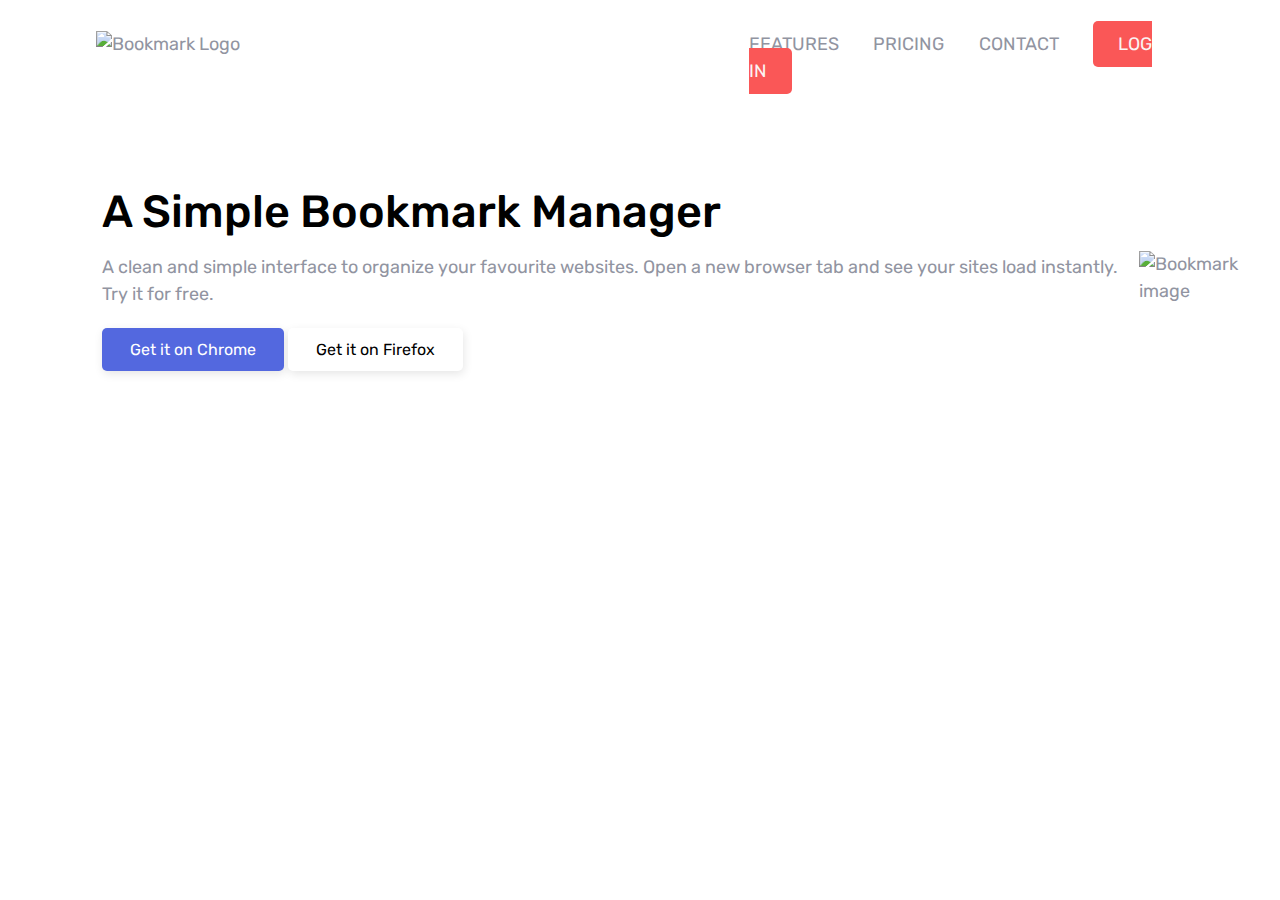
==== 1.html @ 2801dae0 "worked on mobile responsiveness" ====
<!DOCTYPE html>
<html lang="en">
<head>
    <meta charset="UTF-8">
    <meta http-equiv="X-UA-Compatible" content="IE=edge">
    <meta name="viewport" content="width=device-width, initial-scale=1.0">
    <link rel="icon" type="image/png" sizes="32x32" href="https://gagoude.github.io/ChallengeFrontendMentor-BookmarkLandingPage/images/favicon-32x32.png">
    <link href="https://fonts.googleapis.com/css2?family=Rubik:wght@400;500&amp;display=swap" rel="stylesheet">
    <title>Bookmark Landing Page</title>
    <link rel="stylesheet" href="css/1.css">
</head>
<body>
    <main>
        <section id="nav_section">
            <div id="logodiv"><img src="https://gagoude.github.io/ChallengeFrontendMentor-BookmarkLandingPage/images/logo-bookmark.svg" alt="Bookmark Logo"></div>
            <div id="headerlinksdiv">
                <a href="javascript:void(0);">FEATURES</a>
                <a href="javascript:void(0);">PRICING</a>
                <a href="javascript:void(0);">CONTACT</a>
                <a href="javascript:void(0);">LOG IN</a>
            </div>
        </section>

        <section id="hero_section">
            <div id="left_hero_section">
                <h1>A Simple Bookmark Manager</h1>
                <p>A clean and simple interface to organize your favourite websites. Open a new browser tab and see your sites load instantly. Try it for free.</p>
                <div id="HeroButtonsDiv">
                    <button class="btn">Get it on Chrome</button>
                    <button class="btn">Get it on Firefox</button>
                </div>
            </div>
            <div id="Right_hero_section">
                <div id="prominent_image">
                    <img src="https://gagoude.github.io/ChallengeFrontendMentor-BookmarkLandingPage/images/illustration-hero.svg" alt="Bookmark image">
                </div>
            </div>
        </section>
    </main>
    
</body>
</html>
---- css/1.css ----
*{
    padding: 0px;
    margin: 0px;
}

body{
    margin: 0;
    padding: 0;
    font-family: 'Rubik', sans-serif;
    font-size: 1.125rem;
    font-weight: 400;
    color: #9194a1;
    line-height: 1.5;
}
a{
    text-decoration: none;
    color: inherit;
}

#nav_section{
    display: flex;
    justify-content: space-between;
    width: 85%;
    margin: auto;
    padding-top: 2.4%;
}

#headerlinksdiv{
    width: 40%;
}

#headerlinksdiv>a{
     margin-right: 7%;
}

#headerlinksdiv > a:nth-child(4){
    margin-right: 0%;
    margin-right: 0%;
    color: #fbf3f3;
    background-color: #fa5757;
    padding: 12px 25px;
    border-radius: 5px;
}

#left_hero_section h1{
    font-size: 45px;
    font-weight: 500;
    line-height: 1.2;
    color: #000;
    margin-bottom: 15px;
}
#left_hero_section p{
    color: #9194a1;
    margin-top: 0;
    margin-bottom: 20px;
}
#hero_section{
    display: flex;
    margin-top: 100px;
    align-items: center;
}
#left_hero_section{
    margin-left: 8%;
}
.btn{
    font-family: 'Rubik', sans-serif;
    font-size: 1rem;
    padding: 12px 28px;
    cursor: pointer;
    border: none;
    border-radius: 5px;
    display: inline-block;
}


#HeroButtonsDiv > button:nth-child(1){
    background: #5368df;
    color: white;
    -webkit-box-shadow: 1px 3px 10px rgb(0 0 0 / 10%);
    box-shadow: 1px 3px 10px rgb(0 0 0 / 10%);
}
#HeroButtonsDiv > button:nth-child(2){
    background: #FFF;
    color: #000;
    -webkit-box-shadow: 1px 3px 10px rgb(0 0 0 / 10%);
    box-shadow: 1px 3px 10px rgb(0 0 0 / 10%);
}
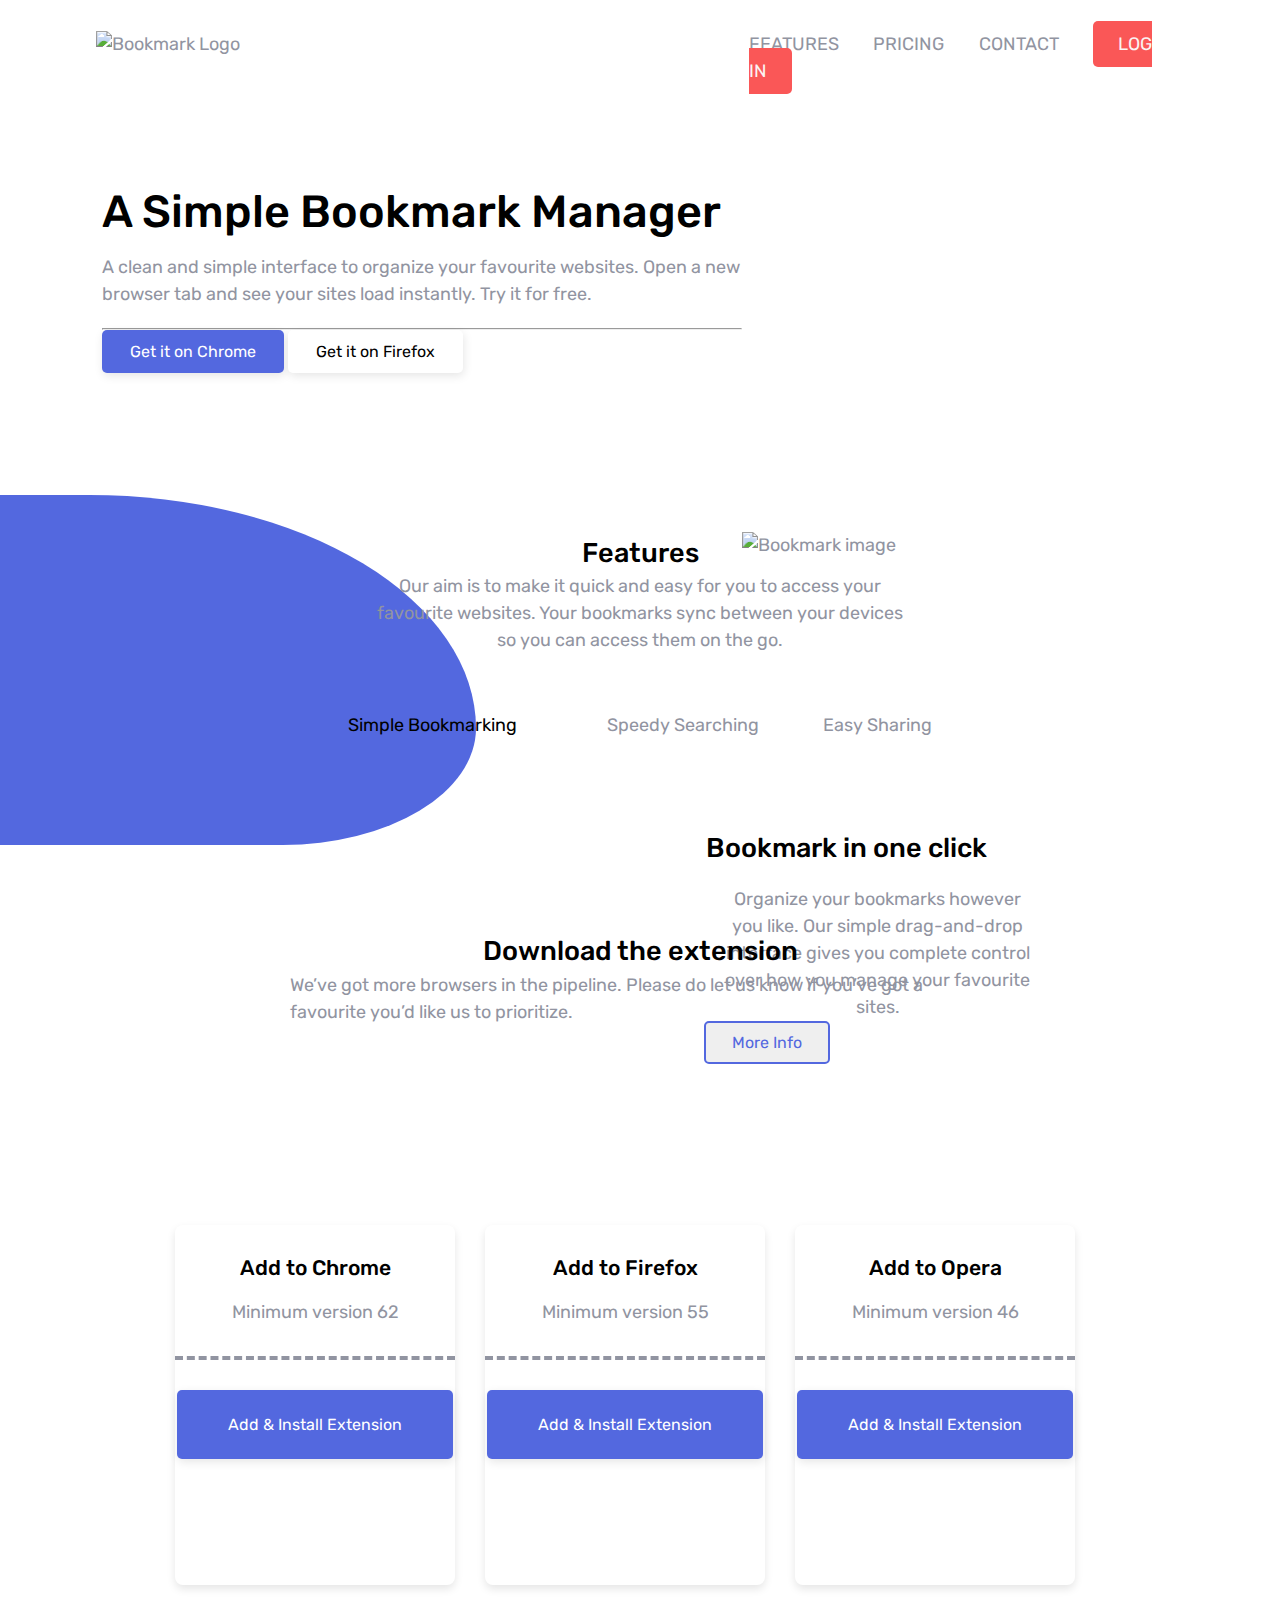
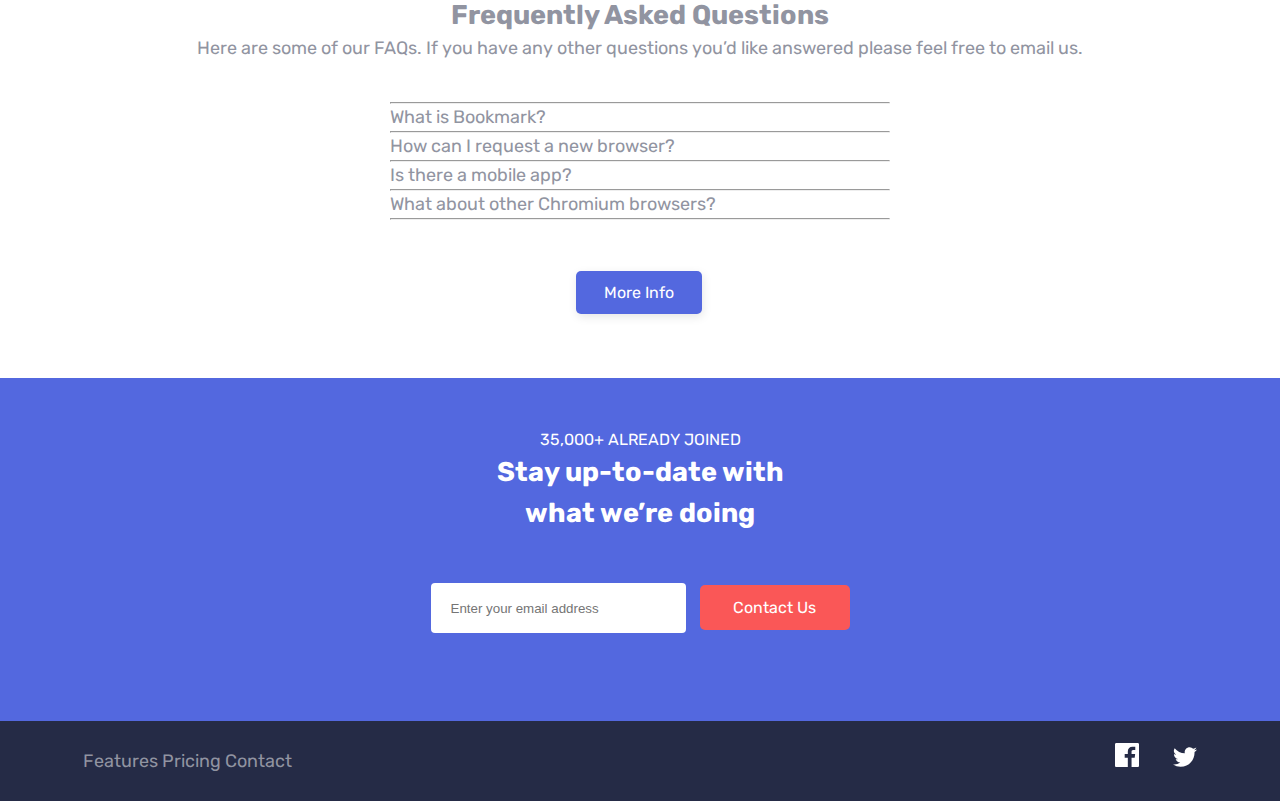
==== commit 943ae382: "landing page assignment" ====
--- a/1.html
+++ b/1.html
@@ -25,6 +25,7 @@
             <div id="left_hero_section">
                 <h1>A Simple Bookmark Manager</h1>
                 <p>A clean and simple interface to organize your favourite websites. Open a new browser tab and see your sites load instantly. Try it for free.</p>
+                <hr>
                 <div id="HeroButtonsDiv">
                     <button class="btn">Get it on Chrome</button>
                     <button class="btn">Get it on Firefox</button>
@@ -34,8 +35,126 @@
                 <div id="prominent_image">
                     <img src="https://gagoude.github.io/ChallengeFrontendMentor-BookmarkLandingPage/images/illustration-hero.svg" alt="Bookmark image">
                 </div>
+                <div id="z_index_image">
+                    <img src="https://gagoude.github.io/ChallengeFrontendMentor-BookmarkLandingPage/images/RightDesign.png" alt=>
+                </div>
             </div>
         </section>
+        <section id="features_container">
+            <div id="Features_text"></div>
+            <h2>Features</h2>
+            <p>Our aim is to make it quick and easy for you to access your favourite websites. Your bookmarks sync between your devices so you can access them on the go.</p>
+            <div id="features_nav">
+                <div>Simple Bookmarking</div>
+                <div>Speedy Searching</div>
+                <div>Easy Sharing</div>
+            </div>
+
+            <div id="item1" class="features_content">
+                <div class="features_content_image">
+                  <img src="https://gagoude.github.io/ChallengeFrontendMentor-BookmarkLandingPage/images/illustration-features-tab-1.svg" alt="">
+                  <div class="blue_design"></div>
+                </div>
+                <div id="feature1" class="features_content_text">
+                  <h2>Bookmark in one click</h2>
+                  <p>Organize your bookmarks however you like. Our simple drag-and-drop interface
+                    gives you complete control over how you manage your favourite sites.</p>
+                  <button class="btn btnBlue">More Info</button>
+                </div>
+              </div>
+
+        </section>
+        <section id="section_container">
+            <div id="extension_header">
+                <h2>Download the extension</h2>
+                <p>We’ve got more browsers in the pipeline. Please do let us know if you’ve got a favourite you’d like us to prioritize.</p>
+            </div>
+            <div class="extension_cards">
+                <div id="extensions_cards_item">
+                    <img src="https://gagoude.github.io/ChallengeFrontendMentor-BookmarkLandingPage/images/logo-chrome.svg" alt="">
+                    <h3>Add to Chrome</h3>
+                    <p>Minimum version 62</p>
+                    <div class="line"></div>
+                    <button class="btn btnBlue">Add &amp; Install Extension</button>
+                </div>
+                <div id="extensions_cards_item" class="two">
+                    <img src="https://gagoude.github.io/ChallengeFrontendMentor-BookmarkLandingPage/images/logo-firefox.svg" alt=>
+                    <h3>Add to Firefox</h3>
+                    <p>Minimum version 55</p>
+                    <div class="line"></div>
+                    <button class="btn btnBlue">Add &amp; Install Extension</button>
+                </div>
+                <div id="extensions_cards_item" class="three">
+                    <img src="https://gagoude.github.io/ChallengeFrontendMentor-BookmarkLandingPage/images/logo-opera.svg" alt=>
+                    <h3>Add to Opera</h3>
+                    <p>Minimum version 46</p>
+                    <div class="line"></div>
+                    <button class="btn btnBlue">Add &amp; Install Extension</button>
+                </div>
+            </div>
+        </section>
+        <section class="question">
+            <div class="questions_container">
+                <div class="questions_title">
+                  <h2>Frequently Asked Questions</h2>
+                  <p>Here are some of our FAQs. If you have any other questions you’d like
+                    answered please feel free to email us.</p>
+                </div>
+                <div class="questions_lists">
+                  <hr class="questions_line">
+                  <div class="questions_lists_QA">
+                    <p class="question">What is Bookmark?</p>
+                  </div>
+                  <hr class="questions_line">
+                  <div class="questions_lists_QA">
+                    <p class="question">How can I request a new browser?</p>
+                  </div>
+                  <hr class="questions_line">
+                  <div class="questions_lists_QA">
+                    <p class="question">Is there a mobile app?</p>
+                  </div>
+                  <hr class="questions_line">
+                  <div class="questions_lists_QA">
+                    <p class="question">What about other Chromium browsers?</p>
+                  </div>
+                  <hr class="questions_line">
+                </div>
+                <button class="btn btnBlue">More Info</button>
+              </div>
+        </section>
+        <section class="contact">
+            <div class="contact_container">
+                <div class="contact_text">
+                    <p>35,000+ ALREADY JOINED</p>
+                    <h2>Stay up-to-date with what we’re doing</h2>
+                </div>
+
+            </div>
+            <div class="contact_email">
+                <input type="email" id="email" name="email" placeholder="Enter your email address" required="">
+                <button class="btn">Contact Us</button>
+              </div>
+              <footer class="footer">
+                <div class="footer_content">
+                  <div class="footer_label">
+                    <div class="logo"></div>
+                    <a href="#">Features</a>
+                    <a href="#">Pricing</a>
+                    <a href="#">Contact</a>
+                  </div>
+                  <div class="footer_social">
+                    <svg xmlns="http://www.w3.org/2000/svg" width="24" height="24">
+                      <path fill="#FFF" fill-rule="evenodd" d="M22.675 0H1.325C.593 0 0 .593 0 1.325v21.351C0 23.407.593 24 1.325 24H12.82v-9.294H9.692v-3.622h3.128V8.413c0-3.1 1.893-4.788 4.659-4.788 1.325 0 2.463.099 2.795.143v3.24l-1.918.001c-1.504 0-1.795.715-1.795 1.763v2.313h3.587l-.467 3.622h-3.12V24h6.116c.73 0 1.323-.593 1.323-1.325V1.325C24 .593 23.407 0 22.675 0z"></path>
+                    </svg>
+                    <svg xmlns="http://www.w3.org/2000/svg" width="24" height="20">
+                      <path fill="#FFF" fill-rule="evenodd" d="M24 2.557a9.83 9.83 0 0 1-2.828.775A4.932 4.932 0 0 0 23.337.608a9.864 9.864 0 0 1-3.127 1.195A4.916 4.916 0 0 0 16.616.248c-3.179 0-5.515 2.966-4.797 6.045A13.978 13.978 0 0 1 1.671 1.149a4.93 4.93 0 0 0 1.523 6.574 4.903 4.903 0 0 1-2.229-.616c-.054 2.281 1.581 4.415 3.949 4.89a4.935 4.935 0 0 1-2.224.084 4.928 4.928 0 0 0 4.6 3.419A9.9 9.9 0 0 1 0 17.54a13.94 13.94 0 0 0 7.548 2.212c9.142 0 14.307-7.721 13.995-14.646A10.025 10.025 0 0 0 24 2.557z"></path>
+                    </svg>
+                  </div>
+                </div>
+            
+              </footer>      
+
+
     </main>
     
 </body>
--- a/css/1.css
+++ b/css/1.css
@@ -61,7 +61,13 @@
 }
 #left_hero_section{
     margin-left: 8%;
-}
+    width: 50%;
+    height: 600px;
+    /* margin-top: 100px; */
+    padding-bottom: 20px;
+    margin-bottom: 10%;
+}
+
 .btn{
     font-family: 'Rubik', sans-serif;
     font-size: 1rem;
@@ -85,4 +91,294 @@
     -webkit-box-shadow: 1px 3px 10px rgb(0 0 0 / 10%);
     box-shadow: 1px 3px 10px rgb(0 0 0 / 10%);
 }
-
+#z_index_image{
+    position: relative;
+    bottom: 380px;
+    left: 70px;
+    z-index: -1;
+    max-width: 100%;
+}
+#features_container{
+    margin-top: -400px;
+    text-align: center;
+    box-sizing: inherit;
+}
+#features_text>p{
+    width: 530px;
+    margin-bottom: 0;
+    padding-left: 30%;
+    padding-right: 30%;
+    padding-top: 2%;
+    font-weight: bold;
+}
+#features_container > p{
+    font-family: 'Rubik', sans-serif;
+    font-size: 1.125rem;
+    font-weight: 400;
+    color: #9194a1;
+    line-height: 1.5;
+    box-sizing: inherit;
+    width: 530px;
+    text-align: center;
+    /* margin-bottom: 0; */
+    margin: auto;
+}
+#features_container > h2{
+    color: #000;
+    font-weight: 500;
+}
+#features_nav{
+    padding-top: 4.5%;
+    display: flex;
+    justify-content: center;
+}
+#features_nav > div:nth-child(1){
+    margin-right: 7%;
+    margin-left: 7%;
+    color: #000;
+}
+#features_nav > div:nth-child(2){
+    margin-right: 5%;
+}
+#features_nav > div:nth-child(3){
+    margin-right: 7%;
+}
+#features_content{
+    display: flex;
+}
+#item1 > div.features_content_image > img{
+    margin-top: 4%;
+    position: relative;
+    left: 13%;
+}
+#item1{
+    display: flex;
+}
+#item1 > div.features_content_image > div{
+    height: 350px;
+    width: 580px;
+    background-color: #5368df;
+    border-bottom-right-radius: 35%;
+    border-top-right-radius: 70%;
+    top: -275px;
+    position: relative;
+    z-index: -4;
+    right: 18%;
+}
+#feature1{
+    padding-right: 100px;
+    padding-left: 60px;
+    margin-top: 50px;
+    margin-left: 5%;
+    margin-right: 10%;
+    margin-top: 7%;
+}
+#feature1 > h2{
+    color: #000;
+    font-weight: 500;
+    position: relative;
+    left: -9%;
+    padding-bottom: 5%;
+}   
+#feature1 > p{
+    position: relative;
+    left: 5%;
+    display: flex;
+    align-items: flex-start;
+    font-family: 'Rubik', sans-serif;
+    font-size: 1.125rem;
+    font-weight: 400;
+    color: #9194a1;
+    line-height: 1.5;
+    box-sizing: inherit;
+    width: 90%;
+}
+#feature1 > button{
+    color: #5368df;
+    border: 2px solid #5368df;
+    padding: 10px 26px;
+    display: flex;
+    align-items: flex-start;
+}
+#section_container{
+    place-items: center;
+    display: grid;
+}
+#extension_header > h2{
+    color: #000;
+    font-weight: 500;
+}
+#extension_header > h2{
+    display: flex;
+    justify-content: center;   
+}
+#extension_header > p{
+    display: flex;
+    margin-right: 12%;
+    margin-left: 12%;
+}
+#extension_header{
+    position: relative;
+    top: -200%;
+}
+#section_container > div.extension_cards{
+    display: -webkit-box;
+    display: -ms-flexbox;
+    display: flex;
+    -webkit-box-align: center;
+    -ms-flex-align: center;
+    align-items: center;
+    -webkit-box-pack: center;
+    -ms-flex-pack: center;
+    justify-content: center;
+    -ms-flex-wrap: wrap;
+    flex-wrap: wrap;
+    padding: 10px;
+}
+#extensions_cards_item {
+    width: 280px;
+    height: 360px;
+    background: #FFF;
+    -webkit-box-shadow: 0px 4px 8px 0 rgba(0, 0, 0, 0.1);
+            box-shadow: 0px 4px 8px 0 rgba(0, 0, 0, 0.1);
+    margin-right: 30px;
+    text-align: center;
+    border-radius: 8px;
+  }
+  #extensions_cards_item .line{
+    width: 100%;
+    border-top: 4px dashed #9194a1;
+    margin-top: 30px;
+    margin-bottom: 30px;
+  }
+  #extensions_cards_item > h3{
+    color: #000;
+    font-weight: 500;
+  }
+  #extensions_cards_item > p{
+    margin-top: 16px;
+    margin-bottom: 16px;
+  }
+  #extensions_cards_item > button{
+    box-sizing: inherit;
+    font-family: 'Rubik', sans-serif;
+    font-size: 1rem;
+    padding: 12px 28px;
+    cursor: pointer;
+    border: none;
+    border-radius: 5px;
+    display: inline-block;
+    background: #5368df;
+    color: white;
+    box-shadow: 1px 3px 10px rgba(0, 0, 0, 0.1);
+    width: 220px;
+    height: 45px;
+  }
+  #extensions_cards_item .two{
+      padding-top: 6%;
+  }
+  #extensions_cards_item .three{
+      padding-top: 10%;
+  }
+  body > main > section.question > div > div.questions_title{
+    display: grid;
+    place-items: center;
+    margin-bottom: 40px;
+  }
+  body > main > section.question > div > div.questions_lists{
+    margin: 0 auto;
+    width: 500px;
+  }
+body > main > section.question > div > button{
+    background: #5368df;
+    color: white;
+    -webkit-box-shadow: 1px 3px 10px rgb(0 0 0 / 10%);
+    box-shadow: 1px 3px 10px rgb(0 0 0 / 10%);
+    display:block;
+    margin-top: 4%;
+    margin-left: 45%;
+    margin-bottom: 5%;
+}
+.contact{
+    width: 100%;
+    height: 350px;
+    position: relative;
+    background: #5368df;
+}
+.contact_container{
+    padding-top: 50px;
+    display: -ms-grid;
+    display: grid;
+    place-items: center;
+    text-align: center;
+}
+
+.contact_text{
+    width: 350px;
+}
+
+body > main > section.contact > div.contact_container > div > p{  
+      color: #FFF;
+    text-transform: uppercase;
+    font-size: 1rem;
+}
+body > main > section.contact > div.contact_container > div > h2{
+    color: #FFF;
+}
+
+#email{
+    width: 215px;
+    height: 30px;
+    border: none;
+    border-radius: 4px;
+    margin-right: 10px;
+    padding: 10px 20px;
+}
+body > main > section.contact > div.contact_email > button{
+    background: #fa5757;
+    color: #FFF;
+    font-size: 1rem;
+    -webkit-transition: 0.5s ease;
+    transition: 0.5s ease;
+    width: 150px;
+    height: 45px;
+}
+body > main > section.contact > div.contact_email{
+    padding-top: 50px;
+    place-items: center;
+    text-align: center;
+}
+.footer {
+    width: 100%;
+    height: 80px;
+    background: #252b46;
+    position: relative;
+    top: 25%;
+}
+.footer_content {
+    display: -webkit-box;
+    display: -ms-flexbox;
+    display: flex;
+    -webkit-box-pack: justify;
+    -ms-flex-pack: justify;
+    justify-content: space-between;
+    -webkit-box-align: center;
+    -ms-flex-align: center;
+    align-items: center;
+    margin: 0 auto;
+    width: 87%;
+    line-height: 80px;
+}
+.footer_label{
+    font-family: 'Rubik', sans-serif;
+    font-size: 1.125rem;
+    font-weight: 400;
+    color: #9194a1;
+}
+.footer_social svg {
+    margin-right: 30px;
+    cursor: pointer;
+}
+.footer_social svg:nth-child(2) {
+    margin-right: 0;
+}
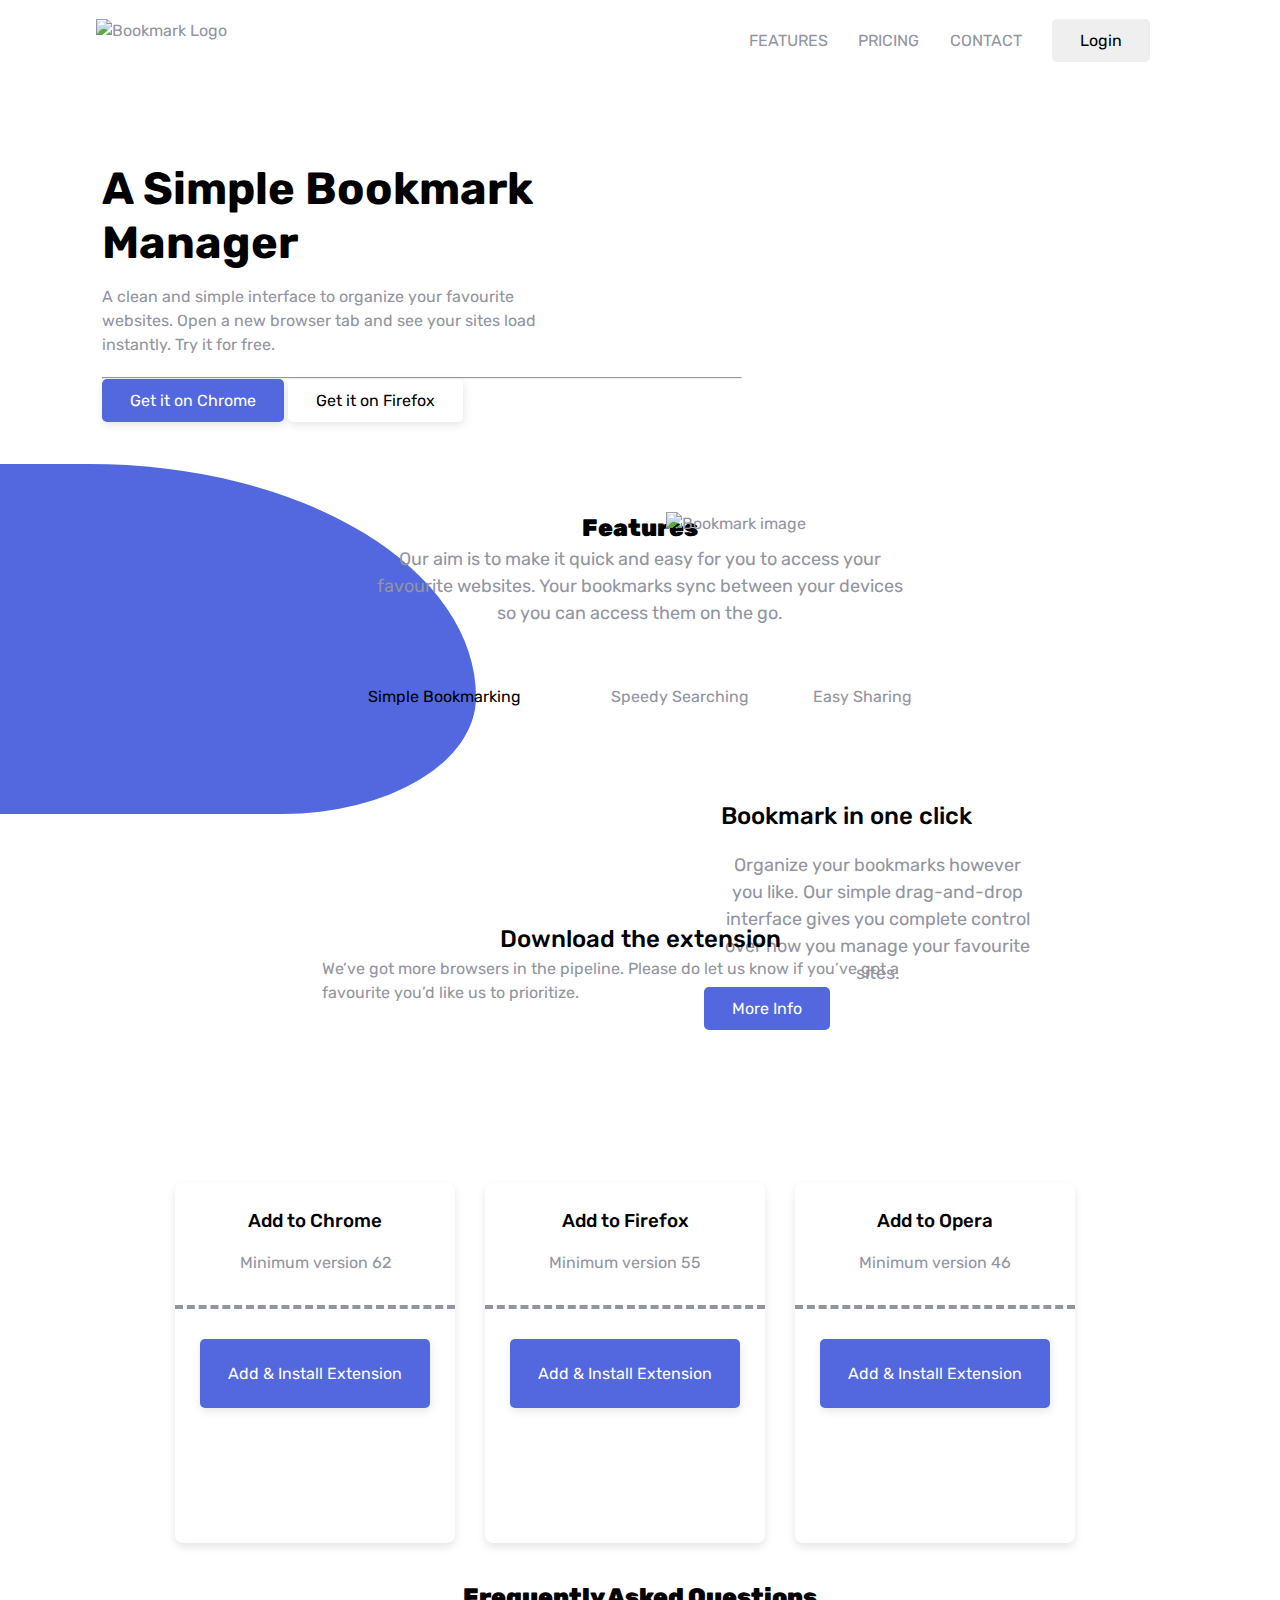
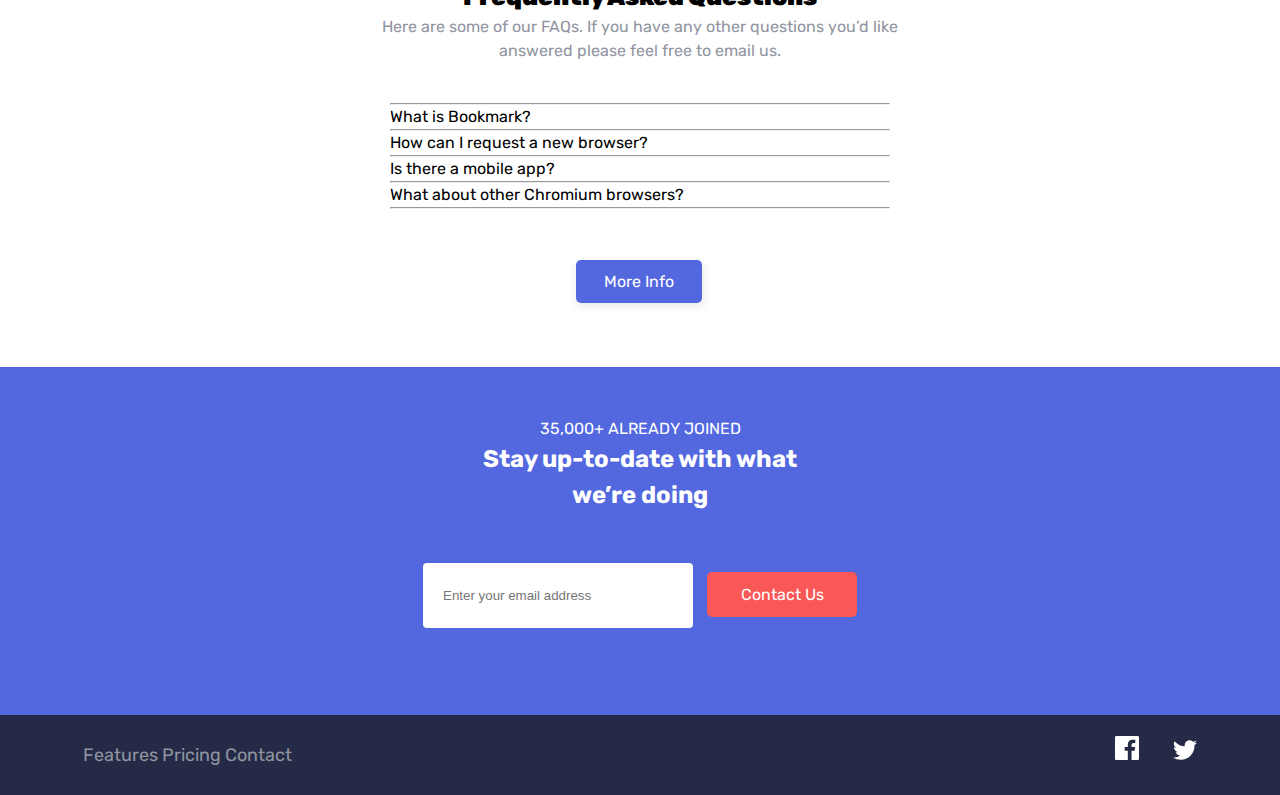
==== commit 7d68deac: "final touches" ====
--- a/1.html
+++ b/1.html
@@ -4,8 +4,10 @@
     <meta charset="UTF-8">
     <meta http-equiv="X-UA-Compatible" content="IE=edge">
     <meta name="viewport" content="width=device-width, initial-scale=1.0">
+    <link rel="preconnect" href="https://fonts.gstatic.com">
+    <link href="https://fonts.googleapis.com/css2?family=Rubik&display=swap" rel="stylesheet">  
     <link rel="icon" type="image/png" sizes="32x32" href="https://gagoude.github.io/ChallengeFrontendMentor-BookmarkLandingPage/images/favicon-32x32.png">
-    <link href="https://fonts.googleapis.com/css2?family=Rubik:wght@400;500&amp;display=swap" rel="stylesheet">
+    <link href="https://cdn.jsdelivr.net/npm/bootstrap@5.0.1/dist/css/bootstrap.min.css" rel="stylesheet" integrity="sha384-+0n0xVW2eSR5OomGNYDnhzAbDsOXxcvSN1TPprVMTNDbiYZCxYbOOl7+AMvyTG2x" crossorigin="anonymous">
     <title>Bookmark Landing Page</title>
     <link rel="stylesheet" href="css/1.css">
 </head>
@@ -17,7 +19,7 @@
                 <a href="javascript:void(0);">FEATURES</a>
                 <a href="javascript:void(0);">PRICING</a>
                 <a href="javascript:void(0);">CONTACT</a>
-                <a href="javascript:void(0);">LOG IN</a>
+                <button type="button" class="btn btn-danger">Login</button>
             </div>
         </section>
 
@@ -156,6 +158,8 @@
 
 
     </main>
+  <script src="https://cdn.jsdelivr.net/npm/@popperjs/core@2.9.2/dist/umd/popper.min.js" integrity="sha384-IQsoLXl5PILFhosVNubq5LC7Qb9DXgDA9i+tQ8Zj3iwWAwPtgFTxbJ8NT4GN1R8p" crossorigin="anonymous"></script>
+  <script src="https://cdn.jsdelivr.net/npm/bootstrap@5.0.1/dist/js/bootstrap.min.js" integrity="sha384-Atwg2Pkwv9vp0ygtn1JAojH0nYbwNJLPhwyoVbhoPwBhjQPR5VtM2+xf0Uwh9KtT" crossorigin="anonymous"></script>
     
 </body>
 </html>--- a/css/1.css
+++ b/css/1.css
@@ -2,12 +2,18 @@
     padding: 0px;
     margin: 0px;
 }
-
+html{
+    font-size: 100%;
+    box-sizing: border-box;
+}
+.btnBlue{
+    color: white;
+}
 body{
     margin: 0;
     padding: 0;
     font-family: 'Rubik', sans-serif;
-    font-size: 1.125rem;
+    /* font-size: 1.125rem; */
     font-weight: 400;
     color: #9194a1;
     line-height: 1.5;
@@ -22,7 +28,7 @@
     justify-content: space-between;
     width: 85%;
     margin: auto;
-    padding-top: 2.4%;
+    padding-top: 1.5%;
 }
 
 #headerlinksdiv{
@@ -32,19 +38,15 @@
 #headerlinksdiv>a{
      margin-right: 7%;
 }
-
-#headerlinksdiv > a:nth-child(4){
-    margin-right: 0%;
-    margin-right: 0%;
-    color: #fbf3f3;
-    background-color: #fa5757;
-    padding: 12px 25px;
-    border-radius: 5px;
-}
-
+#headerlinksdiv{
+    display: flex;
+}
+#headerlinksdiv > a:nth-child(1), #headerlinksdiv > a:nth-child(2), #headerlinksdiv > a:nth-child(3){
+    margin-top: 10px;
+}
 #left_hero_section h1{
     font-size: 45px;
-    font-weight: 500;
+    font-weight: 9  00;
     line-height: 1.2;
     color: #000;
     margin-bottom: 15px;
@@ -58,6 +60,10 @@
     display: flex;
     margin-top: 100px;
     align-items: center;
+}
+#Right_hero_section{
+    position: relative;
+    right: 6%;
 }
 #left_hero_section{
     margin-left: 8%;
@@ -67,6 +73,12 @@
     padding-bottom: 20px;
     margin-bottom: 10%;
 }
+#left_hero_section > h1{
+    width: 80%;
+}
+#left_hero_section > p{
+    width: 75%;
+}
 
 .btn{
     font-family: 'Rubik', sans-serif;
@@ -125,7 +137,7 @@
 }
 #features_container > h2{
     color: #000;
-    font-weight: 500;
+    font-weight: 900;
 }
 #features_nav{
     padding-top: 4.5%;
@@ -194,7 +206,7 @@
     width: 90%;
 }
 #feature1 > button{
-    color: #5368df;
+    background: #5368df;
     border: 2px solid #5368df;
     padding: 10px 26px;
     display: flex;
@@ -244,22 +256,22 @@
     margin-right: 30px;
     text-align: center;
     border-radius: 8px;
-  }
-  #extensions_cards_item .line{
+}
+#extensions_cards_item .line{
     width: 100%;
     border-top: 4px dashed #9194a1;
     margin-top: 30px;
     margin-bottom: 30px;
-  }
-  #extensions_cards_item > h3{
+}
+#extensions_cards_item > h3{
     color: #000;
     font-weight: 500;
-  }
-  #extensions_cards_item > p{
+}
+#extensions_cards_item > p{
     margin-top: 16px;
     margin-bottom: 16px;
-  }
-  #extensions_cards_item > button{
+}
+#extensions_cards_item > button{
     box-sizing: inherit;
     font-family: 'Rubik', sans-serif;
     font-size: 1rem;
@@ -271,24 +283,34 @@
     background: #5368df;
     color: white;
     box-shadow: 1px 3px 10px rgba(0, 0, 0, 0.1);
-    width: 220px;
     height: 45px;
-  }
-  #extensions_cards_item .two{
+}
+#extensions_cards_item .two{
       padding-top: 6%;
-  }
-  #extensions_cards_item .three{
-      padding-top: 10%;
-  }
-  body > main > section.question > div > div.questions_title{
+}
+#extensions_cards_item .three{
+  padding-top: 10%;
+}
+body > main > section.question > div > div.questions_title > h2{
+    margin-top: 2%;
+    font-weight: 900;
+    color: #000;
+}
+body > main > section.question > div > div.questions_title{
     display: grid;
     place-items: center;
     margin-bottom: 40px;
-  }
-  body > main > section.question > div > div.questions_lists{
+}
+body > main > section.question > div > div.questions_lists{
     margin: 0 auto;
     width: 500px;
-  }
+    color: #000;
+
+}
+body > main > section.question > div > div.questions_title > p{
+    width: 540px;
+    text-align: center;
+}
 body > main > section.question > div > button{
     background: #5368df;
     color: white;
@@ -325,10 +347,9 @@
 body > main > section.contact > div.contact_container > div > h2{
     color: #FFF;
 }
-
 #email{
-    width: 215px;
-    height: 30px;
+    width: 230px;
+    height: 45px;
     border: none;
     border-radius: 4px;
     margin-right: 10px;
